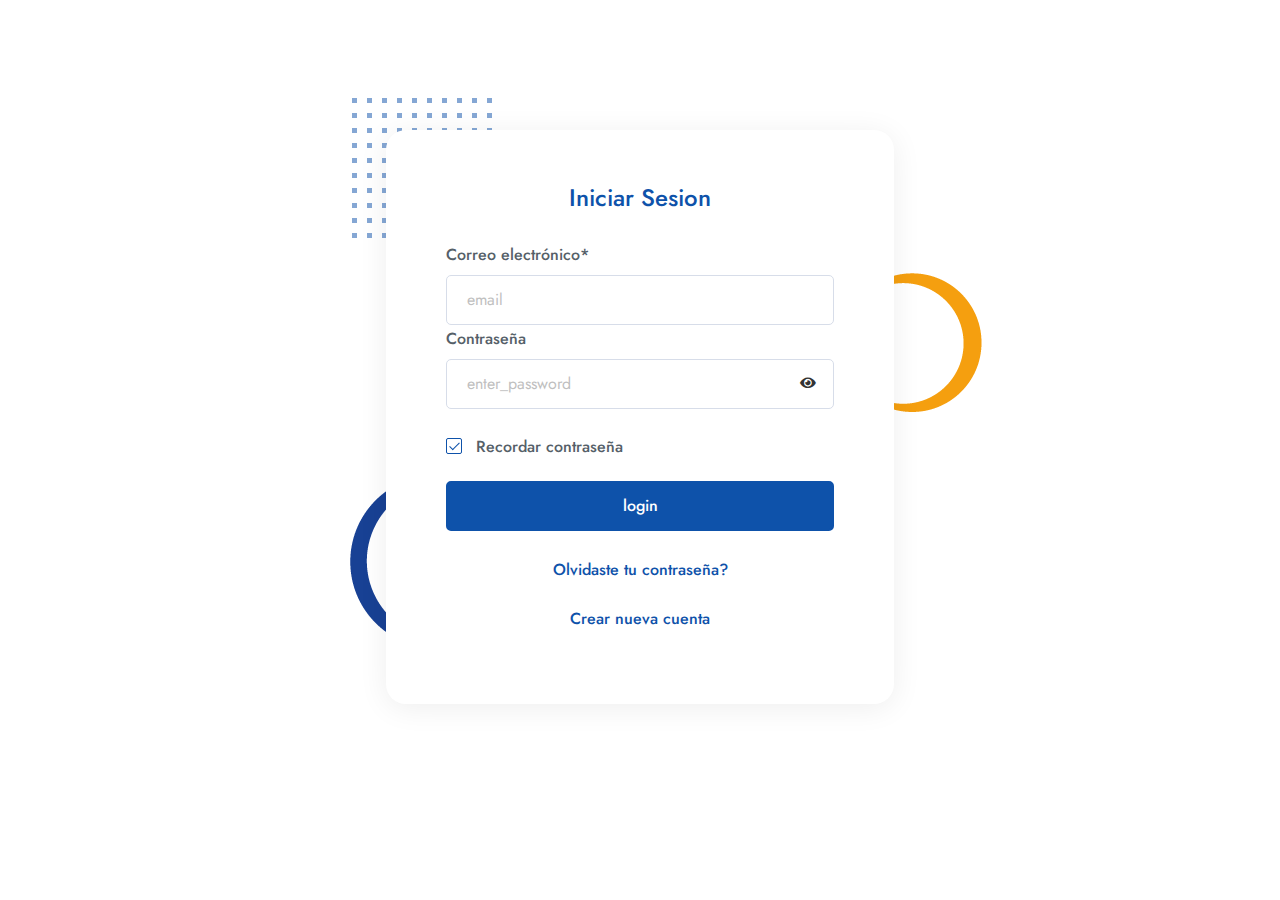
==== index.html @ ea150ee4 "template login" ====
<!DOCTYPE html>
<html lang="es">
<head>
    <meta charset="UTF-8">
    <meta name="viewport" content="width=device-width, initial-scale=1.0">
    <title>Login</title>
      <!--====== Favicon ======-->
    <link rel="stylesheet" href="assets/css/bootstrap.min.css">
      <!--====== Slick Slider ======-->
    <link rel="stylesheet" href="assets/css/slick.min.css">
      <!--====== Magnific ======-->
    <link rel="stylesheet" href="assets/css/magnific-popup.min.css">
      <!--====== Nice Select ======-->
    <link rel="stylesheet" href="assets/css/select2.min.css">
      <!--====== Nice Select ======-->
    <link rel="stylesheet" href="assets/css/nice-select.min.css">
      <!--====== Plyr CSS ======-->
    <link rel="stylesheet" href="assets/css/plyr.css">
      <!--====== Font Awesome ======-->
    <link rel="stylesheet" href="assets/fonts/fontawesome/css/all.min.css">
      <!--====== Box Icons ======-->
    <link rel="stylesheet" href="assets/fonts/boxicons/css/boxicons.min.css">
      <!--====== Spacing CSS ======-->
    <link rel="stylesheet" href="assets/css/spacing.min.css">
      <!--====== AOS CSS ======-->
    <link rel="stylesheet" href="assets/css/aos.css">
      <!--====== Main CSS ======-->
    <link rel="stylesheet" href="assets/css/style.css">
      <!--====== Responsive CSS ======-->
    <link rel="stylesheet" href="assets/css/responsive.css">
      <!--====== Color CSS ======-->
    <link rel="stylesheet" href="assets/css/theme/blue.css">
  
    <link rel="stylesheet" href="assets/css/toastr.min.css">
</head>
<body>
  <!--====== Start Sign In Section ======-->
  <section class="sign-in-section p-t-130 p-b-75 p-t-md-90 p-b-sm-40 p-t-sm-40">
    <div class="container container-1278">
        <div class="form-internal">
            <div class="row justify-content-center align-items-center">
                <div class="col-xl-5 col-lg-8 col-md-8">
                    <div class="user-form-container m-t-40 m-t-sm-0">
                        <div class="form-shape">
                            <svg width="140" height="140" class="image-1" viewBox="0 0 140 140" fill="none"
                                 xmlns="http://www.w3.org/2000/svg">
                                <g opacity="0.5">
                                    <rect width="5" height="5" fill="var(--color-secondary-4)"/>
                                    <rect y="15" width="5" height="5" fill="var(--color-secondary-4)"/>
                                    <rect y="30" width="5" height="5" fill="var(--color-secondary-4)"/>
                                    <rect y="45" width="5" height="5" fill="var(--color-secondary-4)"/>
                                    <rect y="60" width="5" height="5" fill="var(--color-secondary-4)"/>
                                    <rect y="75" width="5" height="5" fill="var(--color-secondary-4)"/>
                                    <rect y="90" width="5" height="5" fill="var(--color-secondary-4)"/>
                                    <rect y="105" width="5" height="5" fill="var(--color-secondary-4)"/>
                                    <rect y="120" width="5" height="5" fill="var(--color-secondary-4)"/>
                                    <rect y="135" width="5" height="5" fill="var(--color-secondary-4)"/>
                                    <rect x="15" width="5" height="5" fill="var(--color-secondary-4)"/>
                                    <rect x="15" y="15" width="5" height="5" fill="var(--color-secondary-4)"/>
                                    <rect x="15" y="30" width="5" height="5" fill="var(--color-secondary-4)"/>
                                    <rect x="15" y="45" width="5" height="5" fill="var(--color-secondary-4)"/>
                                    <rect x="15" y="60" width="5" height="5" fill="var(--color-secondary-4)"/>
                                    <rect x="15" y="75" width="5" height="5" fill="var(--color-secondary-4)"/>
                                    <rect x="15" y="90" width="5" height="5" fill="var(--color-secondary-4)"/>
                                    <rect x="15" y="105" width="5" height="5" fill="var(--color-secondary-4)"/>
                                    <rect x="15" y="120" width="5" height="5" fill="var(--color-secondary-4)"/>
                                    <rect x="15" y="135" width="5" height="5" fill="var(--color-secondary-4)"/>
                                    <rect x="30" width="5" height="5" fill="var(--color-secondary-4)"/>
                                    <rect x="30" y="15" width="5" height="5" fill="var(--color-secondary-4)"/>
                                    <rect x="30" y="30" width="5" height="5" fill="var(--color-secondary-4)"/>
                                    <rect x="30" y="45" width="5" height="5" fill="var(--color-secondary-4)"/>
                                    <rect x="30" y="60" width="5" height="5" fill="var(--color-secondary-4)"/>
                                    <rect x="30" y="75" width="5" height="5" fill="var(--color-secondary-4)"/>
                                    <rect x="30" y="90" width="5" height="5" fill="var(--color-secondary-4)"/>
                                    <rect x="30" y="105" width="5" height="5" fill="var(--color-secondary-4)"/>
                                    <rect x="30" y="120" width="5" height="5" fill="var(--color-secondary-4)"/>
                                    <rect x="30" y="135" width="5" height="5" fill="var(--color-secondary-4)"/>
                                    <rect x="45" width="5" height="5" fill="var(--color-secondary-4)"/>
                                    <rect x="45" y="15" width="5" height="5" fill="var(--color-secondary-4)"/>
                                    <rect x="45" y="30" width="5" height="5" fill="var(--color-secondary-4)"/>
                                    <rect x="45" y="45" width="5" height="5" fill="var(--color-secondary-4)"/>
                                    <rect x="45" y="60" width="5" height="5" fill="var(--color-secondary-4)"/>
                                    <rect x="45" y="75" width="5" height="5" fill="var(--color-secondary-4)"/>
                                    <rect x="45" y="90" width="5" height="5" fill="var(--color-secondary-4)"/>
                                    <rect x="45" y="105" width="5" height="5" fill="var(--color-secondary-4)"/>
                                    <rect x="45" y="120" width="5" height="5" fill="var(--color-secondary-4)"/>
                                    <rect x="45" y="135" width="5" height="5" fill="var(--color-secondary-4)"/>
                                    <rect x="60" width="5" height="5" fill="var(--color-secondary-4)"/>
                                    <rect x="60" y="15" width="5" height="5" fill="var(--color-secondary-4)"/>
                                    <rect x="60" y="30" width="5" height="5" fill="var(--color-secondary-4)"/>
                                    <rect x="60" y="45" width="5" height="5" fill="var(--color-secondary-4)"/>
                                    <rect x="60" y="60" width="5" height="5" fill="var(--color-secondary-4)"/>
                                    <rect x="60" y="75" width="5" height="5" fill="var(--color-secondary-4)"/>
                                    <rect x="60" y="90" width="5" height="5" fill="var(--color-secondary-4)"/>
                                    <rect x="60" y="105" width="5" height="5" fill="var(--color-secondary-4)"/>
                                    <rect x="60" y="120" width="5" height="5" fill="var(--color-secondary-4)"/>
                                    <rect x="60" y="135" width="5" height="5" fill="var(--color-secondary-4)"/>
                                    <rect x="75" width="5" height="5" fill="var(--color-secondary-4)"/>
                                    <rect x="75" y="15" width="5" height="5" fill="var(--color-secondary-4)"/>
                                    <rect x="75" y="30" width="5" height="5" fill="var(--color-secondary-4)"/>
                                    <rect x="75" y="45" width="5" height="5" fill="var(--color-secondary-4)"/>
                                    <rect x="75" y="60" width="5" height="5" fill="var(--color-secondary-4)"/>
                                    <rect x="75" y="75" width="5" height="5" fill="var(--color-secondary-4)"/>
                                    <rect x="75" y="90" width="5" height="5" fill="var(--color-secondary-4)"/>
                                    <rect x="75" y="105" width="5" height="5" fill="var(--color-secondary-4)"/>
                                    <rect x="75" y="120" width="5" height="5" fill="var(--color-secondary-4)"/>
                                    <rect x="75" y="135" width="5" height="5" fill="var(--color-secondary-4)"/>
                                    <rect x="90" width="5" height="5" fill="var(--color-secondary-4)"/>
                                    <rect x="90" y="15" width="5" height="5" fill="var(--color-secondary-4)"/>
                                    <rect x="90" y="30" width="5" height="5" fill="var(--color-secondary-4)"/>
                                    <rect x="90" y="45" width="5" height="5" fill="var(--color-secondary-4)"/>
                                    <rect x="90" y="60" width="5" height="5" fill="var(--color-secondary-4)"/>
                                    <rect x="90" y="75" width="5" height="5" fill="var(--color-secondary-4)"/>
                                    <rect x="90" y="90" width="5" height="5" fill="var(--color-secondary-4)"/>
                                    <rect x="90" y="105" width="5" height="5" fill="var(--color-secondary-4)"/>
                                    <rect x="90" y="120" width="5" height="5" fill="var(--color-secondary-4)"/>
                                    <rect x="90" y="135" width="5" height="5" fill="var(--color-secondary-4)"/>
                                    <rect x="105" width="5" height="5" fill="var(--color-secondary-4)"/>
                                    <rect x="105" y="15" width="5" height="5" fill="var(--color-secondary-4)"/>
                                    <rect x="105" y="30" width="5" height="5" fill="var(--color-secondary-4)"/>
                                    <rect x="105" y="45" width="5" height="5" fill="var(--color-secondary-4)"/>
                                    <rect x="105" y="60" width="5" height="5" fill="var(--color-secondary-4)"/>
                                    <rect x="105" y="75" width="5" height="5" fill="var(--color-secondary-4)"/>
                                    <rect x="105" y="90" width="5" height="5" fill="var(--color-secondary-4)"/>
                                    <rect x="105" y="105" width="5" height="5" fill="var(--color-secondary-4)"/>
                                    <rect x="105" y="120" width="5" height="5" fill="var(--color-secondary-4)"/>
                                    <rect x="105" y="135" width="5" height="5" fill="var(--color-secondary-4)"/>
                                    <rect x="120" width="5" height="5" fill="var(--color-secondary-4)"/>
                                    <rect x="120" y="15" width="5" height="5" fill="var(--color-secondary-4)"/>
                                    <rect x="120" y="30" width="5" height="5" fill="var(--color-secondary-4)"/>
                                    <rect x="120" y="45" width="5" height="5" fill="var(--color-secondary-4)"/>
                                    <rect x="120" y="60" width="5" height="5" fill="var(--color-secondary-4)"/>
                                    <rect x="120" y="75" width="5" height="5" fill="var(--color-secondary-4)"/>
                                    <rect x="120" y="90" width="5" height="5" fill="var(--color-secondary-4)"/>
                                    <rect x="120" y="105" width="5" height="5" fill="var(--color-secondary-4)"/>
                                    <rect x="120" y="120" width="5" height="5" fill="var(--color-secondary-4)"/>
                                    <rect x="120" y="135" width="5" height="5" fill="var(--color-secondary-4)"/>
                                    <rect x="135" width="5" height="5" fill="var(--color-secondary-4)"/>
                                    <rect x="135" y="15" width="5" height="5" fill="var(--color-secondary-4)"/>
                                    <rect x="135" y="30" width="5" height="5" fill="var(--color-secondary-4)"/>
                                    <rect x="135" y="45" width="5" height="5" fill="var(--color-secondary-4)"/>
                                    <rect x="135" y="60" width="5" height="5" fill="var(--color-secondary-4)"/>
                                    <rect x="135" y="75" width="5" height="5" fill="var(--color-secondary-4)"/>
                                    <rect x="135" y="90" width="5" height="5" fill="var(--color-secondary-4)"/>
                                    <rect x="135" y="105" width="5" height="5" fill="var(--color-secondary-4)"/>
                                    <rect x="135" y="120" width="5" height="5" fill="var(--color-secondary-4)"/>
                                    <rect x="135" y="135" width="5" height="5" fill="var(--color-secondary-4)"/>
                                </g>
                            </svg>
                            <img src="assets/img/particle/semi_circulo_b.png"
                                 alt="Ellipse" class="image-2">
                            <img src="assets/img/particle/semi_circulo_a.png "
                                 alt="Ellipse" class="image-3">
                        </div>
                        <div class="form-title">
                            <h3>Iniciar Sesion</h3>
                        </div>
                        <form method="POST" action="" class="form ajax_form">
                            <div class="row">
                                <div class="col-12">
                                    <label for="email">Correo electrónico*</label>
                                    <input type="email" class="form-control" name="email" id="email"
                                           placeholder="email"
                                           value="">
                                 
                                </div>
                                <div class="col-12 password-input">
                                    <label for="password">Contraseña</label>
                                    <input type="password" class="form-control" name="password" id="password"
                                           placeholder="enter_password" data-lpignore="true"
                                           value="">
                                    <span id="#password" class="fa fa-fw fa-eye toggle-password"></span>
                                    <div class="nk-block-des text-danger mb-4">
                                        <p class="password_error error"></p>
                                    </div>
                                </div>
                                <div class="col-12">
                                    <div class="remember-password m-b-15">
                                        <input type="checkbox" id="stayLoggedIn" checked="" name="remember">
                                        <label for="stayLoggedIn">Recordar contraseña</label>
                                    </div>
                                </div>
                                    <input type="hidden" class="recaptcha" name="recaptcha" value="0">
                                    <div class="mb-30">
                                        <div id="html_element" data-callback="imNotARobot" class="g-recaptcha"
                                             data-sitekey="{{ setting('recaptcha_Site_key"></div>
                                    </div>
                                    <div class="nk-block-des text-danger">
                                        
                                    </div>
                                <div class="col-12">
                                    <button class="template-btn m-b-25" type="submit">login</button>
                                </div>
                                <div class="col-12">
                                    <div class="forgot-pass-btn m-b-20">
                                         <a
                                            href="">Olvidaste tu contraseña?</a>
                                    </div>
                                    <div class="forgot-pass-btn m-b-20">
                                         <a
                                            href="">Crear nueva cuenta</a>
                                    </div>
                                </div>
                            </div>
                        </form>
                    </div>
                </div>
            </div>
        </div>
    </div>
</section>
<!--====== End Sign In Section ======-->
    
</body>
<!--====== jQuery ======-->
<script src="assets/js/jquery-3.6.0.min.js"></script>
<!--====== Popper JS ======-->
<script src="assets/js/popper.min.js"></script>
<!--====== Bootstrap ======-->
<script src="assets/js/bootstrap.min.js"></script>
<!--====== Slick Slider ======-->
<script src="assets/js/slick.min.js"></script>
<!--====== Magnific ======-->
<script src="assets/js/jquery.magnific-popup.min.js"></script>
<!--====== Plyr JS ======-->
<script src="assets/js/plyr.js"></script>
<!--====== Nice Select ======-->
<script src="assets/js/jquery.nice-select.min.js"></script>
<!--====== Nice Select ======-->
<script src="assets/js/select2.min.js"></script>
<!--====== AOS JS ======-->
<script src="assets/js/aos.js"></script>
<!--====== Cookie Alert ======-->
<script src="assets/js/cookiealert.js"></script>
<!--====== Main JS ======-->
<script src="assets/js/main.js"></script>
<!--====== App JS ======-->
<script src="assets/js/app.js"></script>

</html>
---- assets/css/plyr.css ----
@charset "UTF-8";@keyframes plyr-progress{to{background-position:25px 0;background-position:var(--plyr-progress-loading-size,25px) 0}}@keyframes plyr-popup{0%{opacity:.5;transform:translateY(10px)}to{opacity:1;transform:translateY(0)}}@keyframes plyr-fade-in{0%{opacity:0}to{opacity:1}}.plyr{-moz-osx-font-smoothing:grayscale;-webkit-font-smoothing:antialiased;align-items:center;direction:ltr;display:flex;flex-direction:column;font-family:inherit;font-family:var(--plyr-font-family,inherit);font-variant-numeric:tabular-nums;font-weight:400;font-weight:var(--plyr-font-weight-regular,400);line-height:1.7;line-height:var(--plyr-line-height,1.7);max-width:100%;min-width:200px;position:relative;text-shadow:none;transition:box-shadow .3s ease;z-index:0}.plyr audio,.plyr iframe,.plyr video{display:block;height:100%;width:100%}.plyr button{font:inherit;line-height:inherit;width:auto}.plyr:focus{outline:0}.plyr--full-ui{box-sizing:border-box}.plyr--full-ui *,.plyr--full-ui :after,.plyr--full-ui :before{box-sizing:inherit}.plyr--full-ui a,.plyr--full-ui button,.plyr--full-ui input,.plyr--full-ui label{touch-action:manipulation}.plyr__badge{background:#4a5464;background:var(--plyr-badge-background,#4a5464);border-radius:2px;border-radius:var(--plyr-badge-border-radius,2px);color:#fff;color:var(--plyr-badge-text-color,#fff);font-size:9px;font-size:var(--plyr-font-size-badge,9px);line-height:1;padding:3px 4px}.plyr--full-ui ::-webkit-media-text-track-container{display:none}.plyr__captions{animation:plyr-fade-in .3s ease;bottom:0;display:none;font-size:13px;font-size:var(--plyr-font-size-small,13px);left:0;padding:10px;padding:var(--plyr-control-spacing,10px);position:absolute;text-align:center;transition:transform .4s ease-in-out;width:100%}.plyr__captions span:empty{display:none}@media(min-width:480px){.plyr__captions{font-size:15px;font-size:var(--plyr-font-size-base,15px);padding:20px;padding:calc(var(--plyr-control-spacing,10px)*2)}}@media(min-width:768px){.plyr__captions{font-size:18px;font-size:var(--plyr-font-size-large,18px)}}.plyr--captions-active .plyr__captions{display:block}.plyr:not(.plyr--hide-controls) .plyr__controls:not(:empty)~.plyr__captions{transform:translateY(-40px);transform:translateY(calc(var(--plyr-control-spacing,10px)*-4))}.plyr__caption{background:rgba(0,0,0,.8);background:var(--plyr-captions-background,rgba(0,0,0,.8));border-radius:2px;-webkit-box-decoration-break:clone;box-decoration-break:clone;color:#fff;color:var(--plyr-captions-text-color,#fff);line-height:185%;padding:.2em .5em;white-space:pre-wrap}.plyr__caption div{display:inline}.plyr__control{background:0 0;border:0;border-radius:3px;border-radius:var(--plyr-control-radius,3px);color:inherit;cursor:pointer;flex-shrink:0;overflow:visible;padding:7px;padding:calc(var(--plyr-control-spacing,10px)*.7);position:relative;transition:all .3s ease}.plyr__control svg{fill:currentColor;display:block;height:18px;height:var(--plyr-control-icon-size,18px);pointer-events:none;width:18px;width:var(--plyr-control-icon-size,18px)}.plyr__control:focus{outline:0}.plyr__control.plyr__tab-focus{outline:3px dotted #00b2ff;outline:var(--plyr-tab-focus-color,var(--color-secondary-4,var(--color-secondary-4,#00b2ff))) dotted 3px;outline-offset:2px}a.plyr__control{text-decoration:none}.plyr__control.plyr__control--pressed .icon--not-pressed,.plyr__control.plyr__control--pressed .label--not-pressed,.plyr__control:not(.plyr__control--pressed) .icon--pressed,.plyr__control:not(.plyr__control--pressed) .label--pressed,a.plyr__control:after,a.plyr__control:before{display:none}.plyr--full-ui ::-webkit-media-controls{display:none}.plyr__controls{align-items:center;display:flex;justify-content:flex-end;text-align:center}.plyr__controls .plyr__progress__container{flex:1;min-width:0}.plyr__controls .plyr__controls__item{margin-left:2.5px;margin-left:calc(var(--plyr-control-spacing,10px)/4)}.plyr__controls .plyr__controls__item:first-child{margin-left:0;margin-right:auto}.plyr__controls .plyr__controls__item.plyr__progress__container{padding-left:2.5px;padding-left:calc(var(--plyr-control-spacing,10px)/4)}.plyr__controls .plyr__controls__item.plyr__time{padding:0 5px;padding:0 calc(var(--plyr-control-spacing,10px)/2)}.plyr__controls .plyr__controls__item.plyr__progress__container:first-child,.plyr__controls .plyr__controls__item.plyr__time+.plyr__time,.plyr__controls .plyr__controls__item.plyr__time:first-child{padding-left:0}.plyr [data-plyr=airplay],.plyr [data-plyr=captions],.plyr [data-plyr=fullscreen],.plyr [data-plyr=pip],.plyr__controls:empty{display:none}.plyr--airplay-supported [data-plyr=airplay],.plyr--captions-enabled [data-plyr=captions],.plyr--fullscreen-enabled [data-plyr=fullscreen],.plyr--pip-supported [data-plyr=pip]{display:inline-block}.plyr__menu{display:flex;position:relative}.plyr__menu .plyr__control svg{transition:transform .3s ease}.plyr__menu .plyr__control[aria-expanded=true] svg{transform:rotate(90deg)}.plyr__menu .plyr__control[aria-expanded=true] .plyr__tooltip{display:none}.plyr__menu__container{animation:plyr-popup .2s ease;background:hsla(0,0%,100%,.9);background:var(--plyr-menu-background,hsla(0,0%,100%,.9));border-radius:4px;bottom:100%;box-shadow:0 1px 2px rgba(0,0,0,.15);box-shadow:var(--plyr-menu-shadow,0 1px 2px rgba(0,0,0,.15));color:#4a5464;color:var(--plyr-menu-color,#4a5464);font-size:15px;font-size:var(--plyr-font-size-base,15px);margin-bottom:10px;position:absolute;right:-3px;text-align:left;white-space:nowrap;z-index:3}.plyr__menu__container>div{overflow:hidden;transition:height .35s cubic-bezier(.4,0,.2,1),width .35s cubic-bezier(.4,0,.2,1)}.plyr__menu__container:after{border:4px solid transparent;border-top-color:hsla(0,0%,100%,.9);border:var(--plyr-menu-arrow-size,4px) solid transparent;border-top-color:var(--plyr-menu-background,hsla(0,0%,100%,.9));content:"";height:0;position:absolute;right:14px;right:calc(var(--plyr-control-icon-size,18px)/2 + var(--plyr-control-spacing,10px)*.7 - var(--plyr-menu-arrow-size,4px)/2);top:100%;width:0}.plyr__menu__container [role=menu]{padding:7px;padding:calc(var(--plyr-control-spacing,10px)*.7)}.plyr__menu__container [role=menuitem],.plyr__menu__container [role=menuitemradio]{margin-top:2px}.plyr__menu__container [role=menuitem]:first-child,.plyr__menu__container [role=menuitemradio]:first-child{margin-top:0}.plyr__menu__container .plyr__control{align-items:center;color:#4a5464;color:var(--plyr-menu-color,#4a5464);display:flex;font-size:13px;font-size:var(--plyr-font-size-menu,var(--plyr-font-size-small,13px));padding:4.66667px 10.5px;padding:calc(var(--plyr-control-spacing,10px)*.7/1.5) calc(var(--plyr-control-spacing,10px)*.7*1.5);-webkit-user-select:none;user-select:none;width:100%}.plyr__menu__container .plyr__control>span{align-items:inherit;display:flex;width:100%}.plyr__menu__container .plyr__control:after{border:4px solid transparent;border:var(--plyr-menu-item-arrow-size,4px) solid transparent;content:"";position:absolute;top:50%;transform:translateY(-50%)}.plyr__menu__container .plyr__control--forward{padding-right:28px;padding-right:calc(var(--plyr-control-spacing,10px)*.7*4)}.plyr__menu__container .plyr__control--forward:after{border-left-color:#728197;border-left-color:var(--plyr-menu-arrow-color,#728197);right:6.5px;right:calc(var(--plyr-control-spacing,10px)*.7*1.5 - var(--plyr-menu-item-arrow-size,4px))}.plyr__menu__container .plyr__control--forward.plyr__tab-focus:after,.plyr__menu__container .plyr__control--forward:hover:after{border-left-color:currentColor}.plyr__menu__container .plyr__control--back{font-weight:400;font-weight:var(--plyr-font-weight-regular,400);margin:7px;margin:calc(var(--plyr-control-spacing,10px)*.7);margin-bottom:3.5px;margin-bottom:calc(var(--plyr-control-spacing,10px)*.7/2);padding-left:28px;padding-left:calc(var(--plyr-control-spacing,10px)*.7*4);position:relative;width:calc(100% - 14px);width:calc(100% - var(--plyr-control-spacing,10px)*.7*2)}.plyr__menu__container .plyr__control--back:after{border-right-color:#728197;border-right-color:var(--plyr-menu-arrow-color,#728197);left:6.5px;left:calc(var(--plyr-control-spacing,10px)*.7*1.5 - var(--plyr-menu-item-arrow-size,4px))}.plyr__menu__container .plyr__control--back:before{background:#dcdfe5;background:var(--plyr-menu-back-border-color,#dcdfe5);box-shadow:0 1px 0 #fff;box-shadow:0 1px 0 var(--plyr-menu-back-border-shadow-color,#fff);content:"";height:1px;left:0;margin-top:3.5px;margin-top:calc(var(--plyr-control-spacing,10px)*.7/2);overflow:hidden;position:absolute;right:0;top:100%}.plyr__menu__container .plyr__control--back.plyr__tab-focus:after,.plyr__menu__container .plyr__control--back:hover:after{border-right-color:currentColor}.plyr__menu__container .plyr__control[role=menuitemradio]{padding-left:7px;padding-left:calc(var(--plyr-control-spacing,10px)*.7)}.plyr__menu__container .plyr__control[role=menuitemradio]:after,.plyr__menu__container .plyr__control[role=menuitemradio]:before{border-radius:100%}.plyr__menu__container .plyr__control[role=menuitemradio]:before{background:rgba(0,0,0,.1);content:"";display:block;flex-shrink:0;height:16px;margin-right:10px;margin-right:var(--plyr-control-spacing,10px);transition:all .3s ease;width:16px}.plyr__menu__container .plyr__control[role=menuitemradio]:after{background:#fff;border:0;height:6px;left:12px;opacity:0;top:50%;transform:translateY(-50%) scale(0);transition:transform .3s ease,opacity .3s ease;width:6px}.plyr__menu__container .plyr__control[role=menuitemradio][aria-checked=true]:before{background:#00b2ff;background:var(--plyr-control-toggle-checked-background,var(--color-secondary-4,var(--color-secondary-4,#00b2ff)))}.plyr__menu__container .plyr__control[role=menuitemradio][aria-checked=true]:after{opacity:1;transform:translateY(-50%) scale(1)}.plyr__menu__container .plyr__control[role=menuitemradio].plyr__tab-focus:before,.plyr__menu__container .plyr__control[role=menuitemradio]:hover:before{background:rgba(35,40,47,.1)}.plyr__menu__container .plyr__menu__value{align-items:center;display:flex;margin-left:auto;margin-right:calc(-7px - -2);margin-right:calc(var(--plyr-control-spacing,10px)*.7*-1 - -2);overflow:hidden;padding-left:24.5px;padding-left:calc(var(--plyr-control-spacing,10px)*.7*3.5);pointer-events:none}.plyr--full-ui input[type=range]{-webkit-appearance:none;appearance:none;background:0 0;border:0;border-radius:26px;border-radius:calc(var(--plyr-range-thumb-height,13px)*2);color:#00b2ff;color:var(--plyr-range-fill-background,var(--color-secondary-4,var(--color-secondary-4,#00b2ff)));display:block;height:19px;height:calc(var(--plyr-range-thumb-active-shadow-width,3px)*2 + var(--plyr-range-thumb-height,13px));margin:0;min-width:0;padding:0;transition:box-shadow .3s ease;width:100%}.plyr--full-ui input[type=range]::-webkit-slider-runnable-track{background:0 0;background-image:linear-gradient(90deg,currentColor 0,transparent 0);background-image:linear-gradient(to right,currentColor var(--value,0),transparent var(--value,0));border:0;border-radius:2.5px;border-radius:calc(var(--plyr-range-track-height,5px)/2);height:5px;height:var(--plyr-range-track-height,5px);-webkit-transition:box-shadow .3s ease;transition:box-shadow .3s ease;-webkit-user-select:none;user-select:none}.plyr--full-ui input[type=range]::-webkit-slider-thumb{-webkit-appearance:none;appearance:none;background:#fff;background:var(--plyr-range-thumb-background,#fff);border:0;border-radius:100%;box-shadow:0 1px 1px rgba(35,40,47,.15),0 0 0 1px rgba(35,40,47,.2);box-shadow:var(--plyr-range-thumb-shadow,0 1px 1px rgba(35,40,47,.15),0 0 0 1px rgba(35,40,47,.2));height:13px;height:var(--plyr-range-thumb-height,13px);margin-top:-4px;margin-top:calc((var(--plyr-range-thumb-height,13px) - var(--plyr-range-track-height,5px))/2*-1);position:relative;-webkit-transition:all .2s ease;transition:all .2s ease;width:13px;width:var(--plyr-range-thumb-height,13px)}.plyr--full-ui input[type=range]::-moz-range-track{background:0 0;border:0;border-radius:2.5px;border-radius:calc(var(--plyr-range-track-height,5px)/2);height:5px;height:var(--plyr-range-track-height,5px);-moz-transition:box-shadow .3s ease;transition:box-shadow .3s ease;user-select:none}.plyr--full-ui input[type=range]::-moz-range-thumb{background:#fff;background:var(--plyr-range-thumb-background,#fff);border:0;border-radius:100%;box-shadow:0 1px 1px rgba(35,40,47,.15),0 0 0 1px rgba(35,40,47,.2);box-shadow:var(--plyr-range-thumb-shadow,0 1px 1px rgba(35,40,47,.15),0 0 0 1px rgba(35,40,47,.2));height:13px;height:var(--plyr-range-thumb-height,13px);position:relative;-moz-transition:all .2s ease;transition:all .2s ease;width:13px;width:var(--plyr-range-thumb-height,13px)}.plyr--full-ui input[type=range]::-moz-range-progress{background:currentColor;border-radius:2.5px;border-radius:calc(var(--plyr-range-track-height,5px)/2);height:5px;height:var(--plyr-range-track-height,5px)}.plyr--full-ui input[type=range]::-ms-track{color:transparent}.plyr--full-ui input[type=range]::-ms-fill-upper,.plyr--full-ui input[type=range]::-ms-track{background:0 0;border:0;border-radius:2.5px;border-radius:calc(var(--plyr-range-track-height,5px)/2);height:5px;height:var(--plyr-range-track-height,5px);-ms-transition:box-shadow .3s ease;transition:box-shadow .3s ease;user-select:none}.plyr--full-ui input[type=range]::-ms-fill-lower{background:0 0;background:currentColor;border:0;border-radius:2.5px;border-radius:calc(var(--plyr-range-track-height,5px)/2);height:5px;height:var(--plyr-range-track-height,5px);-ms-transition:box-shadow .3s ease;transition:box-shadow .3s ease;user-select:none}.plyr--full-ui input[type=range]::-ms-thumb{background:#fff;background:var(--plyr-range-thumb-background,#fff);border:0;border-radius:100%;box-shadow:0 1px 1px rgba(35,40,47,.15),0 0 0 1px rgba(35,40,47,.2);box-shadow:var(--plyr-range-thumb-shadow,0 1px 1px rgba(35,40,47,.15),0 0 0 1px rgba(35,40,47,.2));height:13px;height:var(--plyr-range-thumb-height,13px);margin-top:0;position:relative;-ms-transition:all .2s ease;transition:all .2s ease;width:13px;width:var(--plyr-range-thumb-height,13px)}.plyr--full-ui input[type=range]::-ms-tooltip{display:none}.plyr--full-ui input[type=range]::-moz-focus-outer{border:0}.plyr--full-ui input[type=range]:focus{outline:0}.plyr--full-ui input[type=range].plyr__tab-focus::-webkit-slider-runnable-track{outline:3px dotted #00b2ff;outline:var(--plyr-tab-focus-color,var(--color-secondary-4,var(--color-secondary-4,#00b2ff))) dotted 3px;outline-offset:2px}.plyr--full-ui input[type=range].plyr__tab-focus::-moz-range-track{outline:3px dotted #00b2ff;outline:var(--plyr-tab-focus-color,var(--color-secondary-4,var(--color-secondary-4,#00b2ff))) dotted 3px;outline-offset:2px}.plyr--full-ui input[type=range].plyr__tab-focus::-ms-track{outline:3px dotted #00b2ff;outline:var(--plyr-tab-focus-color,var(--color-secondary-4,var(--color-secondary-4,#00b2ff))) dotted 3px;outline-offset:2px}.plyr__poster{background-color:#000;background-color:var(--plyr-video-background,var(--plyr-video-background,#000));background-position:50% 50%;background-repeat:no-repeat;background-size:contain;height:100%;left:0;opacity:0;position:absolute;top:0;transition:opacity .2s ease;width:100%;z-index:1}.plyr--stopped.plyr__poster-enabled .plyr__poster{opacity:1}.plyr--youtube.plyr--paused.plyr__poster-enabled:not(.plyr--stopped) .plyr__poster{display:none}.plyr__time{font-size:13px;font-size:var(--plyr-font-size-time,var(--plyr-font-size-small,13px))}.plyr__time+.plyr__time:before{content:"⁄";margin-right:10px;margin-right:var(--plyr-control-spacing,10px)}@media(max-width:767px){.plyr__time+.plyr__time{display:none}}.plyr__tooltip{background:hsla(0,0%,100%,.9);background:var(--plyr-tooltip-background,hsla(0,0%,100%,.9));border-radius:5px;border-radius:var(--plyr-tooltip-radius,5px);bottom:100%;box-shadow:0 1px 2px rgba(0,0,0,.15);box-shadow:var(--plyr-tooltip-shadow,0 1px 2px rgba(0,0,0,.15));color:#4a5464;color:var(--plyr-tooltip-color,#4a5464);font-size:13px;font-size:var(--plyr-font-size-small,13px);font-weight:400;font-weight:var(--plyr-font-weight-regular,400);left:50%;line-height:1.3;margin-bottom:10px;margin-bottom:calc(var(--plyr-control-spacing,10px)/2*2);opacity:0;padding:5px 7.5px;padding:calc(var(--plyr-control-spacing,10px)/2) calc(var(--plyr-control-spacing,10px)/2*1.5);pointer-events:none;position:absolute;transform:translate(-50%,10px) scale(.8);transform-origin:50% 100%;transition:transform .2s ease .1s,opacity .2s ease .1s;white-space:nowrap;z-index:2}.plyr__tooltip:before{border-left:4px solid transparent;border-left:var(--plyr-tooltip-arrow-size,4px) solid transparent;border-right:4px solid transparent;border-right:var(--plyr-tooltip-arrow-size,4px) solid transparent;border-top:4px solid hsla(0,0%,100%,.9);border-top:var(--plyr-tooltip-arrow-size,4px) solid var(--plyr-tooltip-background,hsla(0,0%,100%,.9));bottom:-4px;bottom:calc(var(--plyr-tooltip-arrow-size,4px)*-1);content:"";height:0;left:50%;position:absolute;transform:translateX(-50%);width:0;z-index:2}.plyr .plyr__control.plyr__tab-focus .plyr__tooltip,.plyr .plyr__control:hover .plyr__tooltip,.plyr__tooltip--visible{opacity:1;transform:translate(-50%) scale(1)}.plyr .plyr__control:hover .plyr__tooltip{z-index:3}.plyr__controls>.plyr__control:first-child .plyr__tooltip,.plyr__controls>.plyr__control:first-child+.plyr__control .plyr__tooltip{left:0;transform:translateY(10px) scale(.8);transform-origin:0 100%}.plyr__controls>.plyr__control:first-child .plyr__tooltip:before,.plyr__controls>.plyr__control:first-child+.plyr__control .plyr__tooltip:before{left:16px;left:calc(var(--plyr-control-icon-size,18px)/2 + var(--plyr-control-spacing,10px)*.7)}.plyr__controls>.plyr__control:last-child .plyr__tooltip{left:auto;right:0;transform:translateY(10px) scale(.8);transform-origin:100% 100%}.plyr__controls>.plyr__control:last-child .plyr__tooltip:before{left:auto;right:16px;right:calc(var(--plyr-control-icon-size,18px)/2 + var(--plyr-control-spacing,10px)*.7);transform:translateX(50%)}.plyr__controls>.plyr__control:first-child .plyr__tooltip--visible,.plyr__controls>.plyr__control:first-child+.plyr__control .plyr__tooltip--visible,.plyr__controls>.plyr__control:first-child+.plyr__control.plyr__tab-focus .plyr__tooltip,.plyr__controls>.plyr__control:first-child+.plyr__control:hover .plyr__tooltip,.plyr__controls>.plyr__control:first-child.plyr__tab-focus .plyr__tooltip,.plyr__controls>.plyr__control:first-child:hover .plyr__tooltip,.plyr__controls>.plyr__control:last-child .plyr__tooltip--visible,.plyr__controls>.plyr__control:last-child.plyr__tab-focus .plyr__tooltip,.plyr__controls>.plyr__control:last-child:hover .plyr__tooltip{transform:translate(0) scale(1)}.plyr__progress{left:6.5px;left:calc(var(--plyr-range-thumb-height,13px)*.5);margin-right:13px;margin-right:var(--plyr-range-thumb-height,13px);position:relative}.plyr__progress input[type=range],.plyr__progress__buffer{margin-left:-6.5px;margin-left:calc(var(--plyr-range-thumb-height,13px)*-.5);margin-right:-6.5px;margin-right:calc(var(--plyr-range-thumb-height,13px)*-.5);width:calc(100% + 13px);width:calc(100% + var(--plyr-range-thumb-height,13px))}.plyr__progress input[type=range]{position:relative;z-index:2}.plyr__progress .plyr__tooltip{left:0;max-width:120px;overflow-wrap:break-word;white-space:normal}.plyr__progress__buffer{-webkit-appearance:none;background:0 0;border:0;border-radius:100px;height:5px;height:var(--plyr-range-track-height,5px);left:0;margin-top:-2.5px;margin-top:calc((var(--plyr-range-track-height,5px)/2)*-1);padding:0;position:absolute;top:50%}.plyr__progress__buffer::-webkit-progress-bar{background:0 0}.plyr__progress__buffer::-webkit-progress-value{background:currentColor;border-radius:100px;min-width:5px;min-width:var(--plyr-range-track-height,5px);-webkit-transition:width .2s ease;transition:width .2s ease}.plyr__progress__buffer::-moz-progress-bar{background:currentColor;border-radius:100px;min-width:5px;min-width:var(--plyr-range-track-height,5px);-moz-transition:width .2s ease;transition:width .2s ease}.plyr__progress__buffer::-ms-fill{border-radius:100px;-ms-transition:width .2s ease;transition:width .2s ease}.plyr--loading .plyr__progress__buffer{animation:plyr-progress 1s linear infinite;background-image:linear-gradient(-45deg,rgba(35,40,47,.6) 25%,transparent 0,transparent 50%,rgba(35,40,47,.6) 0,rgba(35,40,47,.6) 75%,transparent 0,transparent);background-image:linear-gradient(-45deg,var(--plyr-progress-loading-background,rgba(35,40,47,.6)) 25%,transparent 25%,transparent 50%,var(--plyr-progress-loading-background,rgba(35,40,47,.6)) 50%,var(--plyr-progress-loading-background,rgba(35,40,47,.6)) 75%,transparent 75%,transparent);background-repeat:repeat-x;background-size:25px 25px;background-size:var(--plyr-progress-loading-size,25px) var(--plyr-progress-loading-size,25px);color:transparent}.plyr--video.plyr--loading .plyr__progress__buffer{background-color:hsla(0,0%,100%,.25);background-color:var(--plyr-video-progress-buffered-background,hsla(0,0%,100%,.25))}.plyr--audio.plyr--loading .plyr__progress__buffer{background-color:rgba(193,200,209,.6);background-color:var(--plyr-audio-progress-buffered-background,rgba(193,200,209,.6))}.plyr__progress__marker{background-color:#fff;background-color:var(--plyr-progress-marker-background,#fff);border-radius:1px;height:5px;height:var(--plyr-range-track-height,5px);position:absolute;top:50%;transform:translate(-50%,-50%);width:3px;width:var(--plyr-progress-marker-width,3px);z-index:3}.plyr__volume{align-items:center;display:flex;max-width:110px;min-width:80px;position:relative;width:20%}.plyr__volume input[type=range]{margin-left:5px;margin-left:calc(var(--plyr-control-spacing,10px)/2);margin-right:5px;margin-right:calc(var(--plyr-control-spacing,10px)/2);position:relative;z-index:2}.plyr--is-ios .plyr__volume{min-width:0;width:auto}.plyr--audio{display:block}.plyr--audio .plyr__controls{background:#fff;background:var(--plyr-audio-controls-background,#fff);border-radius:inherit;color:#4a5464;color:var(--plyr-audio-control-color,#4a5464);padding:10px;padding:var(--plyr-control-spacing,10px)}.plyr--audio .plyr__control.plyr__tab-focus,.plyr--audio .plyr__control:hover,.plyr--audio .plyr__control[aria-expanded=true]{background:#00b2ff;background:var(--plyr-audio-control-background-hover,var(--color-secondary-4,var(--color-secondary-4,#00b2ff)));color:#fff;color:var(--plyr-audio-control-color-hover,#fff)}.plyr--full-ui.plyr--audio input[type=range]::-webkit-slider-runnable-track{background-color:rgba(193,200,209,.6);background-color:var(--plyr-audio-range-track-background,var(--plyr-audio-progress-buffered-background,rgba(193,200,209,.6)))}.plyr--full-ui.plyr--audio input[type=range]::-moz-range-track{background-color:rgba(193,200,209,.6);background-color:var(--plyr-audio-range-track-background,var(--plyr-audio-progress-buffered-background,rgba(193,200,209,.6)))}.plyr--full-ui.plyr--audio input[type=range]::-ms-track{background-color:rgba(193,200,209,.6);background-color:var(--plyr-audio-range-track-background,var(--plyr-audio-progress-buffered-background,rgba(193,200,209,.6)))}.plyr--full-ui.plyr--audio input[type=range]:active::-webkit-slider-thumb{box-shadow:0 1px 1px rgba(35,40,47,.15),0 0 0 1px rgba(35,40,47,.2),0 0 0 3px rgba(35,40,47,.1);box-shadow:var(--plyr-range-thumb-shadow,0 1px 1px rgba(35,40,47,.15),0 0 0 1px rgba(35,40,47,.2)),0 0 0 var(--plyr-range-thumb-active-shadow-width,3px) var(--plyr-audio-range-thumb-active-shadow-color,rgba(35,40,47,.1))}.plyr--full-ui.plyr--audio input[type=range]:active::-moz-range-thumb{box-shadow:0 1px 1px rgba(35,40,47,.15),0 0 0 1px rgba(35,40,47,.2),0 0 0 3px rgba(35,40,47,.1);box-shadow:var(--plyr-range-thumb-shadow,0 1px 1px rgba(35,40,47,.15),0 0 0 1px rgba(35,40,47,.2)),0 0 0 var(--plyr-range-thumb-active-shadow-width,3px) var(--plyr-audio-range-thumb-active-shadow-color,rgba(35,40,47,.1))}.plyr--full-ui.plyr--audio input[type=range]:active::-ms-thumb{box-shadow:0 1px 1px rgba(35,40,47,.15),0 0 0 1px rgba(35,40,47,.2),0 0 0 3px rgba(35,40,47,.1);box-shadow:var(--plyr-range-thumb-shadow,0 1px 1px rgba(35,40,47,.15),0 0 0 1px rgba(35,40,47,.2)),0 0 0 var(--plyr-range-thumb-active-shadow-width,3px) var(--plyr-audio-range-thumb-active-shadow-color,rgba(35,40,47,.1))}.plyr--audio .plyr__progress__buffer{color:rgba(193,200,209,.6);color:var(--plyr-audio-progress-buffered-background,rgba(193,200,209,.6))}.plyr--video{background:#000;background:var(--plyr-video-background,var(--plyr-video-background,#000));overflow:hidden}.plyr--video.plyr--menu-open{overflow:visible}.plyr__video-wrapper{background:#000;background:var(--plyr-video-background,var(--plyr-video-background,#000));height:100%;margin:auto;overflow:hidden;position:relative;width:100%}.plyr__video-embed,.plyr__video-wrapper--fixed-ratio{aspect-ratio:16/9}@supports not (aspect-ratio:16/9){.plyr__video-embed,.plyr__video-wrapper--fixed-ratio{height:0;padding-bottom:56.25%;position:relative}}.plyr__video-embed iframe,.plyr__video-wrapper--fixed-ratio video{border:0;height:100%;left:0;position:absolute;top:0;width:100%}.plyr--full-ui .plyr__video-embed>.plyr__video-embed__container{padding-bottom:240%;position:relative;transform:translateY(-38.28125%)}.plyr--video .plyr__controls{background:linear-gradient(transparent,rgba(0,0,0,.75));background:var(--plyr-video-controls-background,linear-gradient(transparent,rgba(0,0,0,.75)));border-bottom-left-radius:inherit;border-bottom-right-radius:inherit;bottom:0;color:#fff;color:var(--plyr-video-control-color,#fff);left:0;padding:5px;padding:calc(var(--plyr-control-spacing,10px)/2);padding-top:20px;padding-top:calc(var(--plyr-control-spacing,10px)*2);position:absolute;right:0;transition:opacity .4s ease-in-out,transform .4s ease-in-out;z-index:3}@media(min-width:480px){.plyr--video .plyr__controls{padding:10px;padding:var(--plyr-control-spacing,10px);padding-top:35px;padding-top:calc(var(--plyr-control-spacing,10px)*3.5)}}.plyr--video.plyr--hide-controls .plyr__controls{opacity:0;pointer-events:none;transform:translateY(100%)}.plyr--video .plyr__control.plyr__tab-focus,.plyr--video .plyr__control:hover,.plyr--video .plyr__control[aria-expanded=true]{background:#00b2ff;background:var(--plyr-video-control-background-hover,var(--color-secondary-4,var(--color-secondary-4,#00b2ff)));color:#fff;color:var(--plyr-video-control-color-hover,#fff)}.plyr__control--overlaid{background:#00b2ff;background:var(--plyr-video-control-background-hover,var(--color-secondary-4,var(--color-secondary-4,#00b2ff)));border:0;border-radius:100%;color:#fff;color:var(--plyr-video-control-color,#fff);display:none;left:50%;opacity:.9;padding:15px;padding:calc(var(--plyr-control-spacing,10px)*1.5);position:absolute;top:50%;transform:translate(-50%,-50%);transition:.3s;z-index:2}.plyr__control--overlaid svg{left:2px;position:relative}.plyr__control--overlaid:focus,.plyr__control--overlaid:hover{opacity:1}.plyr--playing .plyr__control--overlaid{opacity:0;visibility:hidden}.plyr--full-ui.plyr--video .plyr__control--overlaid{display:block}.plyr--full-ui.plyr--video input[type=range]::-webkit-slider-runnable-track{background-color:hsla(0,0%,100%,.25);background-color:var(--plyr-video-range-track-background,var(--plyr-video-progress-buffered-background,hsla(0,0%,100%,.25)))}.plyr--full-ui.plyr--video input[type=range]::-moz-range-track{background-color:hsla(0,0%,100%,.25);background-color:var(--plyr-video-range-track-background,var(--plyr-video-progress-buffered-background,hsla(0,0%,100%,.25)))}.plyr--full-ui.plyr--video input[type=range]::-ms-track{background-color:hsla(0,0%,100%,.25);background-color:var(--plyr-video-range-track-background,var(--plyr-video-progress-buffered-background,hsla(0,0%,100%,.25)))}.plyr--full-ui.plyr--video input[type=range]:active::-webkit-slider-thumb{box-shadow:0 1px 1px rgba(35,40,47,.15),0 0 0 1px rgba(35,40,47,.2),0 0 0 3px hsla(0,0%,100%,.5);box-shadow:var(--plyr-range-thumb-shadow,0 1px 1px rgba(35,40,47,.15),0 0 0 1px rgba(35,40,47,.2)),0 0 0 var(--plyr-range-thumb-active-shadow-width,3px) var(--plyr-audio-range-thumb-active-shadow-color,hsla(0,0%,100%,.5))}.plyr--full-ui.plyr--video input[type=range]:active::-moz-range-thumb{box-shadow:0 1px 1px rgba(35,40,47,.15),0 0 0 1px rgba(35,40,47,.2),0 0 0 3px hsla(0,0%,100%,.5);box-shadow:var(--plyr-range-thumb-shadow,0 1px 1px rgba(35,40,47,.15),0 0 0 1px rgba(35,40,47,.2)),0 0 0 var(--plyr-range-thumb-active-shadow-width,3px) var(--plyr-audio-range-thumb-active-shadow-color,hsla(0,0%,100%,.5))}.plyr--full-ui.plyr--video input[type=range]:active::-ms-thumb{box-shadow:0 1px 1px rgba(35,40,47,.15),0 0 0 1px rgba(35,40,47,.2),0 0 0 3px hsla(0,0%,100%,.5);box-shadow:var(--plyr-range-thumb-shadow,0 1px 1px rgba(35,40,47,.15),0 0 0 1px rgba(35,40,47,.2)),0 0 0 var(--plyr-range-thumb-active-shadow-width,3px) var(--plyr-audio-range-thumb-active-shadow-color,hsla(0,0%,100%,.5))}.plyr--video .plyr__progress__buffer{color:hsla(0,0%,100%,.25);color:var(--plyr-video-progress-buffered-background,hsla(0,0%,100%,.25))}.plyr:fullscreen{background:#000;border-radius:0!important;height:100%;margin:0;width:100%}.plyr:fullscreen video{height:100%}.plyr:fullscreen .plyr__control .icon--exit-fullscreen{display:block}.plyr:fullscreen .plyr__control .icon--exit-fullscreen+svg{display:none}.plyr:fullscreen.plyr--hide-controls{cursor:none}@media(min-width:1024px){.plyr:fullscreen .plyr__captions{font-size:21px;font-size:var(--plyr-font-size-xlarge,21px)}}.plyr--fullscreen-fallback{background:#000;border-radius:0!important;bottom:0;display:block;height:100%;left:0;margin:0;position:fixed;right:0;top:0;width:100%;z-index:10000000}.plyr--fullscreen-fallback video{height:100%}.plyr--fullscreen-fallback .plyr__control .icon--exit-fullscreen{display:block}.plyr--fullscreen-fallback .plyr__control .icon--exit-fullscreen+svg{display:none}.plyr--fullscreen-fallback.plyr--hide-controls{cursor:none}@media(min-width:1024px){.plyr--fullscreen-fallback .plyr__captions{font-size:21px;font-size:var(--plyr-font-size-xlarge,21px)}}.plyr__ads{border-radius:inherit;bottom:0;cursor:pointer;left:0;overflow:hidden;position:absolute;right:0;top:0;z-index:-1}.plyr__ads>div,.plyr__ads>div iframe{height:100%;position:absolute;width:100%}.plyr__ads:after{background:#23282f;border-radius:2px;bottom:10px;bottom:var(--plyr-control-spacing,10px);color:#fff;content:attr(data-badge-text);font-size:11px;padding:2px 6px;pointer-events:none;position:absolute;right:10px;right:var(--plyr-control-spacing,10px);z-index:3}.plyr__ads:empty:after{display:none}.plyr__cues{background:currentColor;display:block;height:5px;height:var(--plyr-range-track-height,5px);left:0;opacity:.8;position:absolute;top:50%;transform:translateY(-50%);width:3px;z-index:3}.plyr__preview-thumb{background-color:hsla(0,0%,100%,.9);background-color:var(--plyr-tooltip-background,hsla(0,0%,100%,.9));border-radius:5px;border-radius:var(--plyr-tooltip-radius,5px);bottom:100%;box-shadow:0 1px 2px rgba(0,0,0,.15);box-shadow:var(--plyr-tooltip-shadow,0 1px 2px rgba(0,0,0,.15));margin-bottom:10px;margin-bottom:calc(var(--plyr-control-spacing,10px)/2*2);opacity:0;padding:3px;pointer-events:none;position:absolute;transform:translateY(10px) scale(.8);transform-origin:50% 100%;transition:transform .2s ease .1s,opacity .2s ease .1s;z-index:2}.plyr__preview-thumb--is-shown{opacity:1;transform:translate(0) scale(1)}.plyr__preview-thumb:before{border-left:4px solid transparent;border-left:var(--plyr-tooltip-arrow-size,4px) solid transparent;border-right:4px solid transparent;border-right:var(--plyr-tooltip-arrow-size,4px) solid transparent;border-top:4px solid hsla(0,0%,100%,.9);border-top:var(--plyr-tooltip-arrow-size,4px) solid var(--plyr-tooltip-background,hsla(0,0%,100%,.9));bottom:-4px;bottom:calc(var(--plyr-tooltip-arrow-size,4px)*-1);content:"";height:0;left:calc(50% + var(--preview-arrow-offset));position:absolute;transform:translateX(-50%);width:0;z-index:2}.plyr__preview-thumb__image-container{background:#c1c8d1;border-radius:4px;border-radius:calc(var(--plyr-tooltip-radius,5px) - 1px);overflow:hidden;position:relative;z-index:0}.plyr__preview-thumb__image-container img,.plyr__preview-thumb__image-container:after{height:100%;left:0;position:absolute;top:0;width:100%}.plyr__preview-thumb__image-container:after{border-radius:inherit;box-shadow:inset 0 0 0 1px rgba(0,0,0,.15);content:"";pointer-events:none}.plyr__preview-thumb__image-container img{max-height:none;max-width:none}.plyr__preview-thumb__time-container{background:linear-gradient(transparent,rgba(0,0,0,.75));background:var(--plyr-video-controls-background,linear-gradient(transparent,rgba(0,0,0,.75)));border-bottom-left-radius:4px;border-bottom-left-radius:calc(var(--plyr-tooltip-radius,5px) - 1px);border-bottom-right-radius:4px;border-bottom-right-radius:calc(var(--plyr-tooltip-radius,5px) - 1px);bottom:0;left:0;line-height:1.1;padding:20px 6px 6px;position:absolute;right:0;z-index:3}.plyr__preview-thumb__time-container span{color:#fff;font-size:13px;font-size:var(--plyr-font-size-time,var(--plyr-font-size-small,13px))}.plyr__preview-scrubbing{bottom:0;filter:blur(1px);height:100%;left:0;margin:auto;opacity:0;overflow:hidden;pointer-events:none;position:absolute;right:0;top:0;transition:opacity .3s ease;width:100%;z-index:1}.plyr__preview-scrubbing--is-shown{opacity:1}.plyr__preview-scrubbing img{height:100%;left:0;max-height:none;max-width:none;-o-object-fit:contain;object-fit:contain;position:absolute;top:0;width:100%}.plyr--no-transition{transition:none!important}.plyr__sr-only{clip:rect(1px,1px,1px,1px);border:0!important;height:1px!important;overflow:hidden;padding:0!important;position:absolute!important;width:1px!important}.plyr [hidden]{display:none!important}
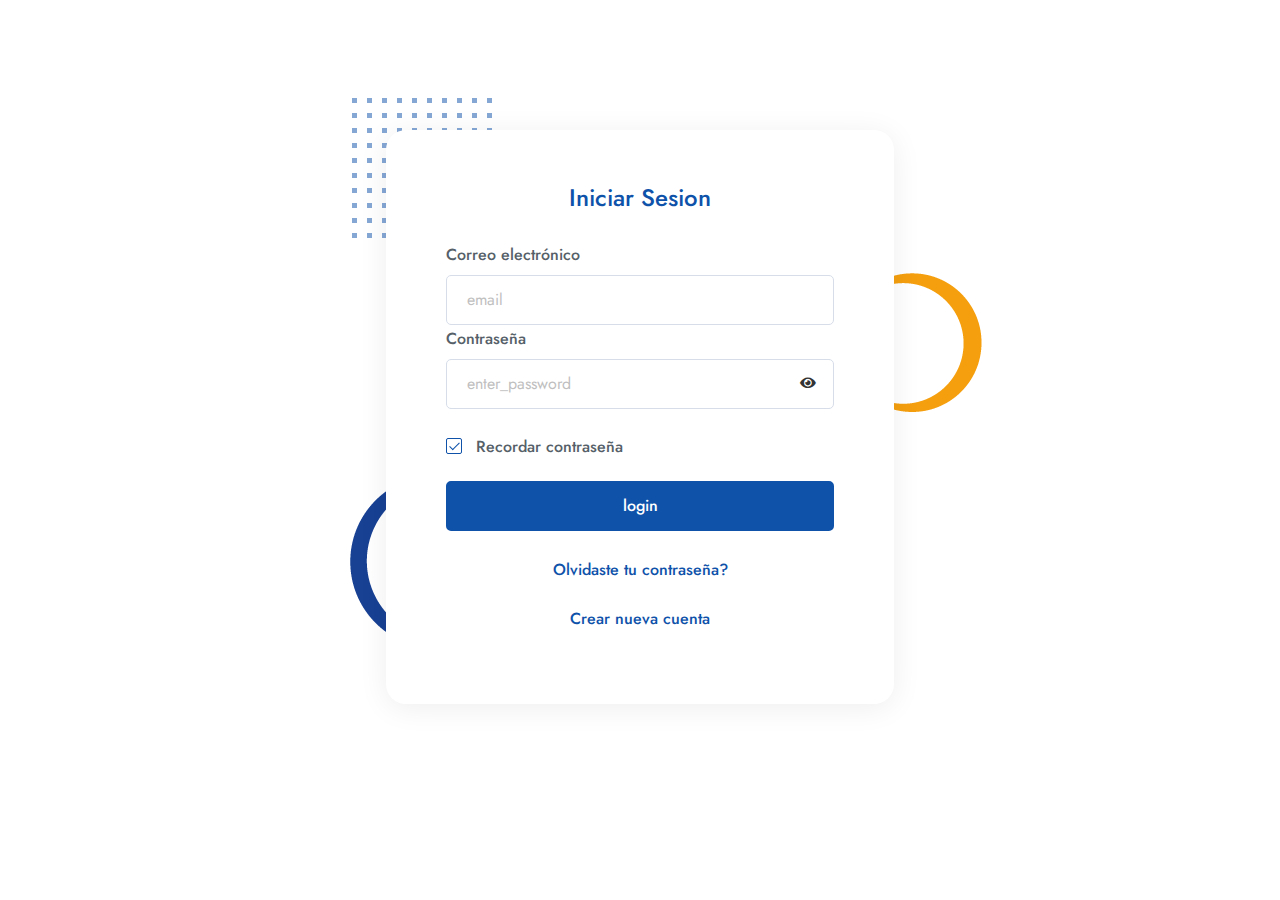
==== commit cf7643f4: "modificacion" ====
--- a/index.html
+++ b/index.html
@@ -8,22 +8,14 @@
     <link rel="stylesheet" href="assets/css/bootstrap.min.css">
       <!--====== Slick Slider ======-->
     <link rel="stylesheet" href="assets/css/slick.min.css">
-      <!--====== Magnific ======-->
-    <link rel="stylesheet" href="assets/css/magnific-popup.min.css">
-      <!--====== Nice Select ======-->
-    <link rel="stylesheet" href="assets/css/select2.min.css">
-      <!--====== Nice Select ======-->
-    <link rel="stylesheet" href="assets/css/nice-select.min.css">
-      <!--====== Plyr CSS ======-->
-    <link rel="stylesheet" href="assets/css/plyr.css">
+
       <!--====== Font Awesome ======-->
     <link rel="stylesheet" href="assets/fonts/fontawesome/css/all.min.css">
       <!--====== Box Icons ======-->
     <link rel="stylesheet" href="assets/fonts/boxicons/css/boxicons.min.css">
       <!--====== Spacing CSS ======-->
     <link rel="stylesheet" href="assets/css/spacing.min.css">
-      <!--====== AOS CSS ======-->
-    <link rel="stylesheet" href="assets/css/aos.css">
+ 
       <!--====== Main CSS ======-->
     <link rel="stylesheet" href="assets/css/style.css">
       <!--====== Responsive CSS ======-->
@@ -31,7 +23,6 @@
       <!--====== Color CSS ======-->
     <link rel="stylesheet" href="assets/css/theme/blue.css">
   
-    <link rel="stylesheet" href="assets/css/toastr.min.css">
 </head>
 <body>
   <!--====== Start Sign In Section ======-->
@@ -158,7 +149,7 @@
                         <form method="POST" action="" class="form ajax_form">
                             <div class="row">
                                 <div class="col-12">
-                                    <label for="email">Correo electrónico*</label>
+                                    <label for="email">Correo electrónico</label>
                                     <input type="email" class="form-control" name="email" id="email"
                                            placeholder="email"
                                            value="">
@@ -194,7 +185,7 @@
                                 <div class="col-12">
                                     <div class="forgot-pass-btn m-b-20">
                                          <a
-                                            href="">Olvidaste tu contraseña?</a>
+                                            href="./forget_password.html">Olvidaste tu contraseña?</a>
                                     </div>
                                     <div class="forgot-pass-btn m-b-20">
                                          <a
@@ -214,24 +205,11 @@
 </body>
 <!--====== jQuery ======-->
 <script src="assets/js/jquery-3.6.0.min.js"></script>
-<!--====== Popper JS ======-->
-<script src="assets/js/popper.min.js"></script>
+
 <!--====== Bootstrap ======-->
 <script src="assets/js/bootstrap.min.js"></script>
-<!--====== Slick Slider ======-->
-<script src="assets/js/slick.min.js"></script>
-<!--====== Magnific ======-->
-<script src="assets/js/jquery.magnific-popup.min.js"></script>
-<!--====== Plyr JS ======-->
-<script src="assets/js/plyr.js"></script>
-<!--====== Nice Select ======-->
-<script src="assets/js/jquery.nice-select.min.js"></script>
-<!--====== Nice Select ======-->
-<script src="assets/js/select2.min.js"></script>
-<!--====== AOS JS ======-->
-<script src="assets/js/aos.js"></script>
-<!--====== Cookie Alert ======-->
-<script src="assets/js/cookiealert.js"></script>
+
+
 <!--====== Main JS ======-->
 <script src="assets/js/main.js"></script>
 <!--====== App JS ======-->
